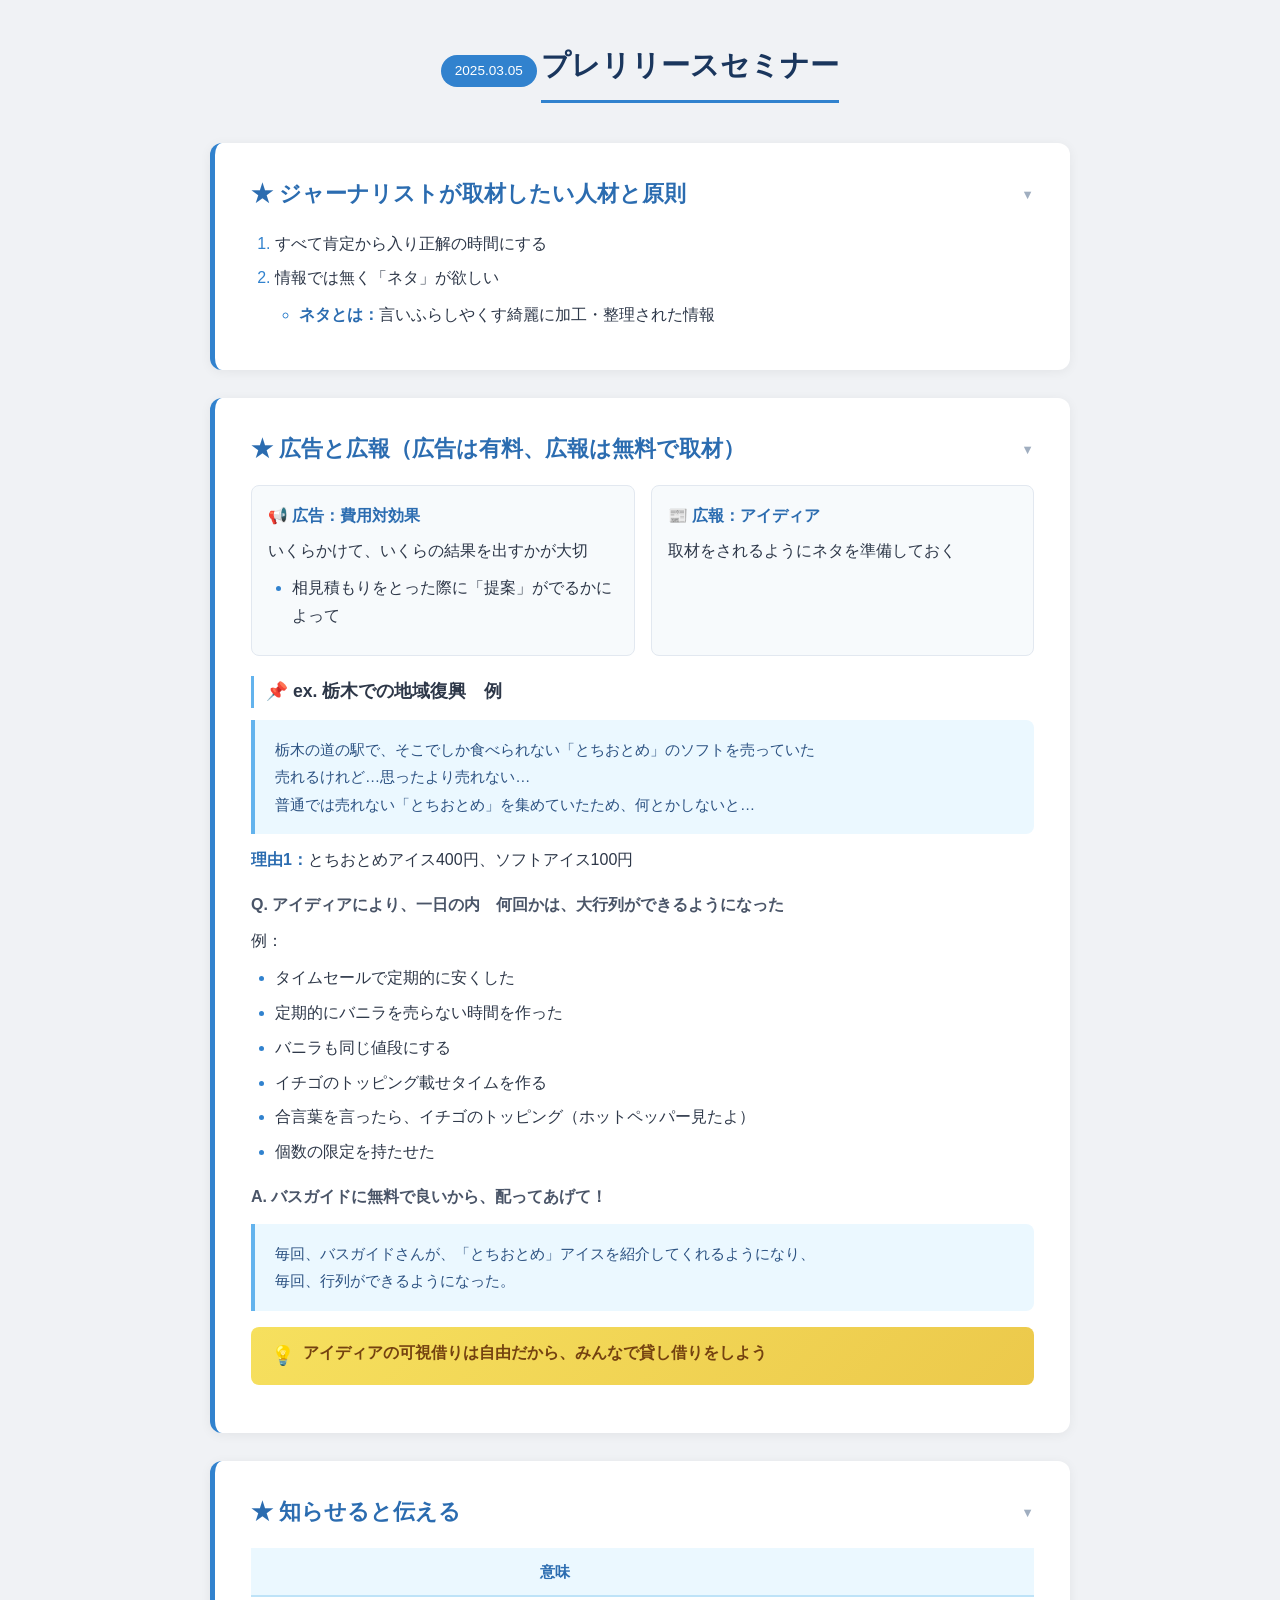
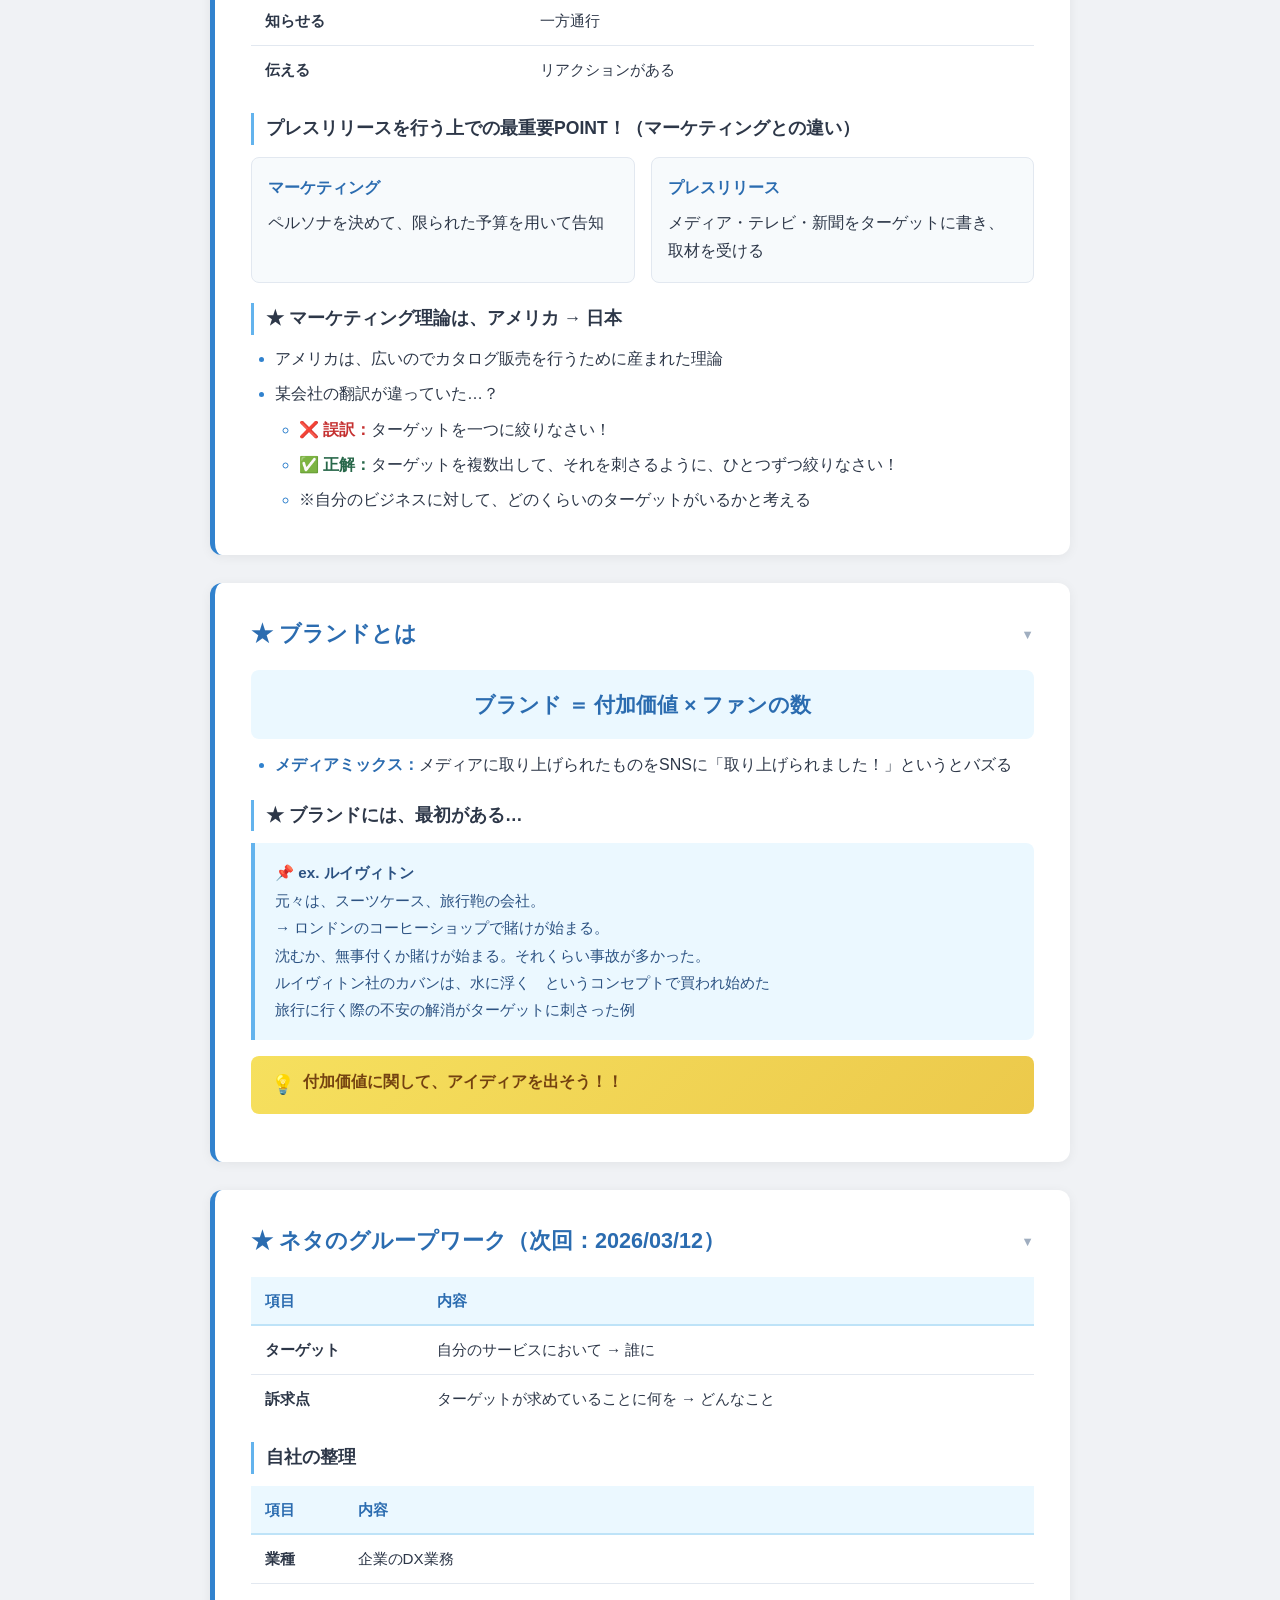
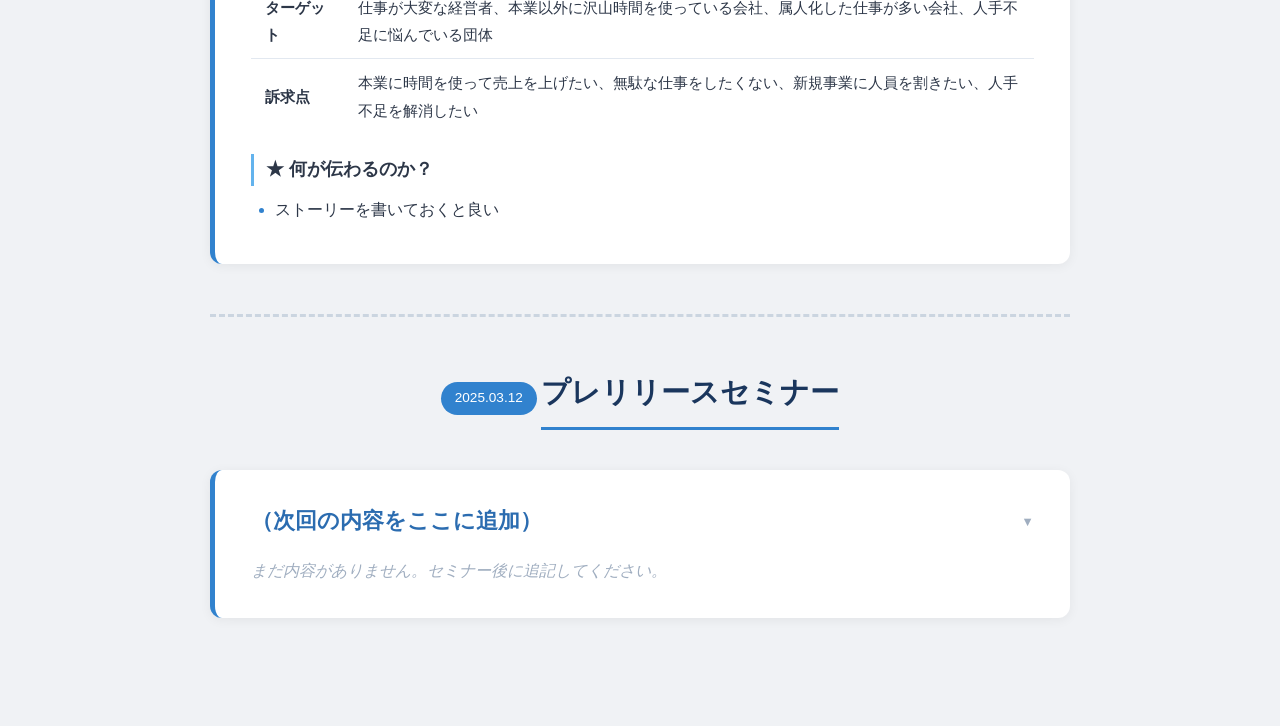
==== 講義.html @ fc9e3547 "Add files via upload" ====
<!DOCTYPE html>
<html lang="ja">
<head>
  <meta charset="UTF-8">
  <meta name="viewport" content="width=device-width, initial-scale=1.0">
  <title>プレリリースセミナー ノート</title>
  <style>
    /* ===== Base ===== */
    *, *::before, *::after { box-sizing: border-box; margin: 0; padding: 0; }

    body {
      font-family: "Hiragino Kaku Gothic ProN", "Meiryo", "Noto Sans JP", sans-serif;
      background: #f0f2f5;
      color: #2d3748;
      line-height: 1.8;
      padding: 40px 20px 80px;
    }

    /* ===== Layout ===== */
    .container {
      max-width: 860px;
      margin: 0 auto;
    }

    /* ===== Page Title ===== */
    .page-title {
      text-align: center;
      margin-bottom: 40px;
    }
    .page-title h1 {
      font-size: 1.8rem;
      color: #1a365d;
      border-bottom: 3px solid #3182ce;
      display: inline-block;
      padding-bottom: 8px;
    }
    .page-title .date-badge {
      display: inline-block;
      background: #3182ce;
      color: #fff;
      font-size: 0.85rem;
      padding: 4px 14px;
      border-radius: 20px;
      margin-bottom: 10px;
    }

    /* ===== Section Card ===== */
    .section {
      background: #fff;
      border-radius: 12px;
      box-shadow: 0 2px 12px rgba(0,0,0,0.06);
      padding: 32px 36px;
      margin-bottom: 28px;
      border-left: 5px solid #3182ce;
      transition: transform 0.2s, box-shadow 0.2s;
    }
    .section:hover {
      transform: translateY(-2px);
      box-shadow: 0 6px 20px rgba(0,0,0,0.1);
    }
    .section h2 {
      font-size: 1.35rem;
      color: #2b6cb0;
      margin-bottom: 16px;
      display: flex;
      align-items: center;
      gap: 8px;
      cursor: pointer;
      user-select: none;
    }
    .section h2 .toggle-icon {
      font-size: 0.8rem;
      transition: transform 0.3s;
      margin-left: auto;
      color: #a0aec0;
    }
    .section h2 .toggle-icon.collapsed {
      transform: rotate(-90deg);
    }
    .section h3 {
      font-size: 1.1rem;
      color: #2d3748;
      margin: 20px 0 10px;
      padding-left: 12px;
      border-left: 3px solid #63b3ed;
    }
    .section h4 {
      font-size: 1rem;
      color: #4a5568;
      margin: 16px 0 8px;
    }
    .section-body {
      overflow: hidden;
      transition: max-height 0.4s ease;
    }

    /* ===== Lists ===== */
    ol, ul {
      padding-left: 24px;
      margin: 8px 0;
    }
    li {
      margin-bottom: 6px;
    }
    li::marker {
      color: #3182ce;
    }

    /* ===== Blockquote ===== */
    blockquote {
      background: #ebf8ff;
      border-left: 4px solid #63b3ed;
      padding: 16px 20px;
      border-radius: 0 8px 8px 0;
      margin: 12px 0;
      font-size: 0.95rem;
      color: #2c5282;
    }

    /* ===== Table ===== */
    table {
      width: 100%;
      border-collapse: collapse;
      margin: 12px 0;
      font-size: 0.95rem;
    }
    th {
      background: #ebf8ff;
      color: #2b6cb0;
      text-align: left;
      padding: 10px 14px;
      border-bottom: 2px solid #bee3f8;
    }
    td {
      padding: 10px 14px;
      border-bottom: 1px solid #e2e8f0;
    }
    tr:last-child td {
      border-bottom: none;
    }

    /* ===== POINT badge ===== */
    .point {
      background: linear-gradient(135deg, #f6e05e, #ecc94b);
      color: #744210;
      padding: 12px 20px;
      border-radius: 8px;
      margin: 16px 0;
      font-weight: bold;
      display: flex;
      align-items: flex-start;
      gap: 8px;
    }
    .point::before {
      content: "💡";
      font-size: 1.2rem;
      flex-shrink: 0;
    }

    /* ===== Keyword ===== */
    .keyword {
      font-weight: bold;
      color: #2b6cb0;
    }

    /* ===== Comparison Row ===== */
    .compare {
      display: grid;
      grid-template-columns: 1fr 1fr;
      gap: 16px;
      margin: 12px 0;
    }
    .compare-item {
      background: #f7fafc;
      border-radius: 8px;
      padding: 16px;
      border: 1px solid #e2e8f0;
    }
    .compare-item .label {
      font-weight: bold;
      color: #2b6cb0;
      margin-bottom: 6px;
    }

    /* ===== Correct / Wrong ===== */
    .wrong {
      color: #c53030;
      font-weight: bold;
    }
    .correct {
      color: #276749;
      font-weight: bold;
    }

    /* ===== Formula ===== */
    .formula {
      text-align: center;
      font-size: 1.3rem;
      font-weight: bold;
      color: #2b6cb0;
      background: #ebf8ff;
      padding: 16px;
      border-radius: 8px;
      margin: 12px 0;
    }

    /* ===== Divider between seminars ===== */
    .seminar-divider {
      border: none;
      border-top: 3px dashed #cbd5e0;
      margin: 50px 0;
    }

    /* ===== Responsive ===== */
    @media (max-width: 600px) {
      body { padding: 20px 12px 60px; }
      .section { padding: 20px 18px; }
      .compare { grid-template-columns: 1fr; }
      .page-title h1 { font-size: 1.4rem; }
    }
  </style>
</head>
<body>
  <div class="container">

    <!-- ==================== Day 1 ==================== -->
    <div class="page-title">
      <span class="date-badge">2025.03.05</span>
      <h1>プレリリースセミナー</h1>
    </div>

    <!-- Section 1 -->
    <div class="section">
      <h2>
        <span>★ ジャーナリストが取材したい人材と原則</span>
        <span class="toggle-icon">▼</span>
      </h2>
      <div class="section-body">
        <ol>
          <li>すべて肯定から入り正解の時間にする</li>
          <li>情報では無く「ネタ」が欲しい
            <ul>
              <li><span class="keyword">ネタとは：</span>言いふらしやくす綺麗に加工・整理された情報</li>
            </ul>
          </li>
        </ol>
      </div>
    </div>

    <!-- Section 2 -->
    <div class="section">
      <h2>
        <span>★ 広告と広報（広告は有料、広報は無料で取材）</span>
        <span class="toggle-icon">▼</span>
      </h2>
      <div class="section-body">
        <div class="compare">
          <div class="compare-item">
            <div class="label">📢 広告：費用対効果</div>
            <p>いくらかけて、いくらの結果を出すかが大切</p>
            <ul><li>相見積もりをとった際に「提案」がでるかによって</li></ul>
          </div>
          <div class="compare-item">
            <div class="label">📰 広報：アイディア</div>
            <p>取材をされるようにネタを準備しておく</p>
          </div>
        </div>

        <h3>📌 ex. 栃木での地域復興　例</h3>
        <blockquote>
          栃木の道の駅で、そこでしか食べられない「とちおとめ」のソフトを売っていた<br>
          売れるけれど…思ったより売れない…<br>
          普通では売れない「とちおとめ」を集めていたため、何とかしないと…
        </blockquote>
        <p><span class="keyword">理由1：</span>とちおとめアイス400円、ソフトアイス100円</p>

        <h4>Q. アイディアにより、一日の内　何回かは、大行列ができるようになった</h4>
        <p>例：</p>
        <ul>
          <li>タイムセールで定期的に安くした</li>
          <li>定期的にバニラを売らない時間を作った</li>
          <li>バニラも同じ値段にする</li>
          <li>イチゴのトッピング載せタイムを作る</li>
          <li>合言葉を言ったら、イチゴのトッピング（ホットペッパー見たよ）</li>
          <li>個数の限定を持たせた</li>
        </ul>

        <h4>A. バスガイドに無料で良いから、配ってあげて！</h4>
        <blockquote>
          毎回、バスガイドさんが、「とちおとめ」アイスを紹介してくれるようになり、<br>
          毎回、行列ができるようになった。
        </blockquote>

        <div class="point">アイディアの可視借りは自由だから、みんなで貸し借りをしよう</div>
      </div>
    </div>

    <!-- Section 3 -->
    <div class="section">
      <h2>
        <span>★ 知らせると伝える</span>
        <span class="toggle-icon">▼</span>
      </h2>
      <div class="section-body">
        <table>
          <thead><tr><th></th><th>意味</th></tr></thead>
          <tbody>
            <tr><td><strong>知らせる</strong></td><td>一方通行</td></tr>
            <tr><td><strong>伝える</strong></td><td>リアクションがある</td></tr>
          </tbody>
        </table>

        <h3>プレスリリースを行う上での最重要POINT！（マーケティングとの違い）</h3>
        <div class="compare">
          <div class="compare-item">
            <div class="label">マーケティング</div>
            <p>ペルソナを決めて、限られた予算を用いて告知</p>
          </div>
          <div class="compare-item">
            <div class="label">プレスリリース</div>
            <p>メディア・テレビ・新聞をターゲットに書き、取材を受ける</p>
          </div>
        </div>

        <h3>★ マーケティング理論は、アメリカ → 日本</h3>
        <ul>
          <li>アメリカは、広いのでカタログ販売を行うために産まれた理論</li>
          <li>某会社の翻訳が違っていた…？
            <ul>
              <li><span class="wrong">❌ 誤訳：</span>ターゲットを一つに絞りなさい！</li>
              <li><span class="correct">✅ 正解：</span>ターゲットを複数出して、それを刺さるように、ひとつずつ絞りなさい！</li>
              <li>※自分のビジネスに対して、どのくらいのターゲットがいるかと考える</li>
            </ul>
          </li>
        </ul>
      </div>
    </div>

    <!-- Section 4 -->
    <div class="section">
      <h2>
        <span>★ ブランドとは</span>
        <span class="toggle-icon">▼</span>
      </h2>
      <div class="section-body">
        <div class="formula">ブランド ＝ 付加価値 × ファンの数</div>

        <ul>
          <li><span class="keyword">メディアミックス：</span>メディアに取り上げられたものをSNSに「取り上げられました！」というとバズる</li>
        </ul>

        <h3>★ ブランドには、最初がある…</h3>
        <blockquote>
          📌 <strong>ex. ルイヴィトン</strong><br>
          元々は、スーツケース、旅行鞄の会社。<br>
          → ロンドンのコーヒーショップで賭けが始まる。<br>
          沈むか、無事付くか賭けが始まる。それくらい事故が多かった。<br>
          ルイヴィトン社のカバンは、水に浮く　というコンセプトで買われ始めた<br>
          旅行に行く際の不安の解消がターゲットに刺さった例
        </blockquote>

        <div class="point">付加価値に関して、アイディアを出そう！！</div>
      </div>
    </div>

    <!-- Section 5 -->
    <div class="section">
      <h2>
        <span>★ ネタのグループワーク（次回：2026/03/12）</span>
        <span class="toggle-icon">▼</span>
      </h2>
      <div class="section-body">
        <table>
          <thead><tr><th>項目</th><th>内容</th></tr></thead>
          <tbody>
            <tr><td><strong>ターゲット</strong></td><td>自分のサービスにおいて → 誰に</td></tr>
            <tr><td><strong>訴求点</strong></td><td>ターゲットが求めていることに何を → どんなこと</td></tr>
          </tbody>
        </table>

        <h3>自社の整理</h3>
        <table>
          <thead><tr><th>項目</th><th>内容</th></tr></thead>
          <tbody>
            <tr><td><strong>業種</strong></td><td>企業のDX業務</td></tr>
            <tr><td><strong>ターゲット</strong></td><td>仕事が大変な経営者、本業以外に沢山時間を使っている会社、属人化した仕事が多い会社、人手不足に悩んでいる団体</td></tr>
            <tr><td><strong>訴求点</strong></td><td>本業に時間を使って売上を上げたい、無駄な仕事をしたくない、新規事業に人員を割きたい、人手不足を解消したい</td></tr>
          </tbody>
        </table>

        <h3>★ 何が伝わるのか？</h3>
        <ul>
          <li>ストーリーを書いておくと良い</li>
        </ul>
      </div>
    </div>

    <!-- ==================== Day 2 ==================== -->
    <hr class="seminar-divider">

    <div class="page-title">
      <span class="date-badge">2025.03.12</span>
      <h1>プレリリースセミナー</h1>
    </div>

    <!-- Placeholder for Day 2 content -->
    <div class="section">
      <h2>
        <span>（次回の内容をここに追加）</span>
        <span class="toggle-icon">▼</span>
      </h2>
      <div class="section-body">
        <p style="color:#a0aec0; font-style:italic;">まだ内容がありません。セミナー後に追記してください。</p>
      </div>
    </div>

  </div>

  <script>
    // Toggle section open / close
    document.querySelectorAll('.section h2').forEach(function (heading) {
      heading.addEventListener('click', function () {
        var body = this.nextElementSibling;
        var icon = this.querySelector('.toggle-icon');

        if (body.style.maxHeight && body.style.maxHeight !== '0px') {
          // Collapse
          body.style.maxHeight = '0px';
          body.style.overflow = 'hidden';
          icon.classList.add('collapsed');
        } else {
          // Expand
          body.style.maxHeight = body.scrollHeight + 'px';
          body.style.overflow = 'visible';
          icon.classList.remove('collapsed');
        }
      });

      // Initialize: all sections expanded
      var body = heading.nextElementSibling;
      if (body) {
        body.style.maxHeight = body.scrollHeight + 'px';
        body.style.overflow = 'visible';
      }
    });
  </script>
</body>
</html>
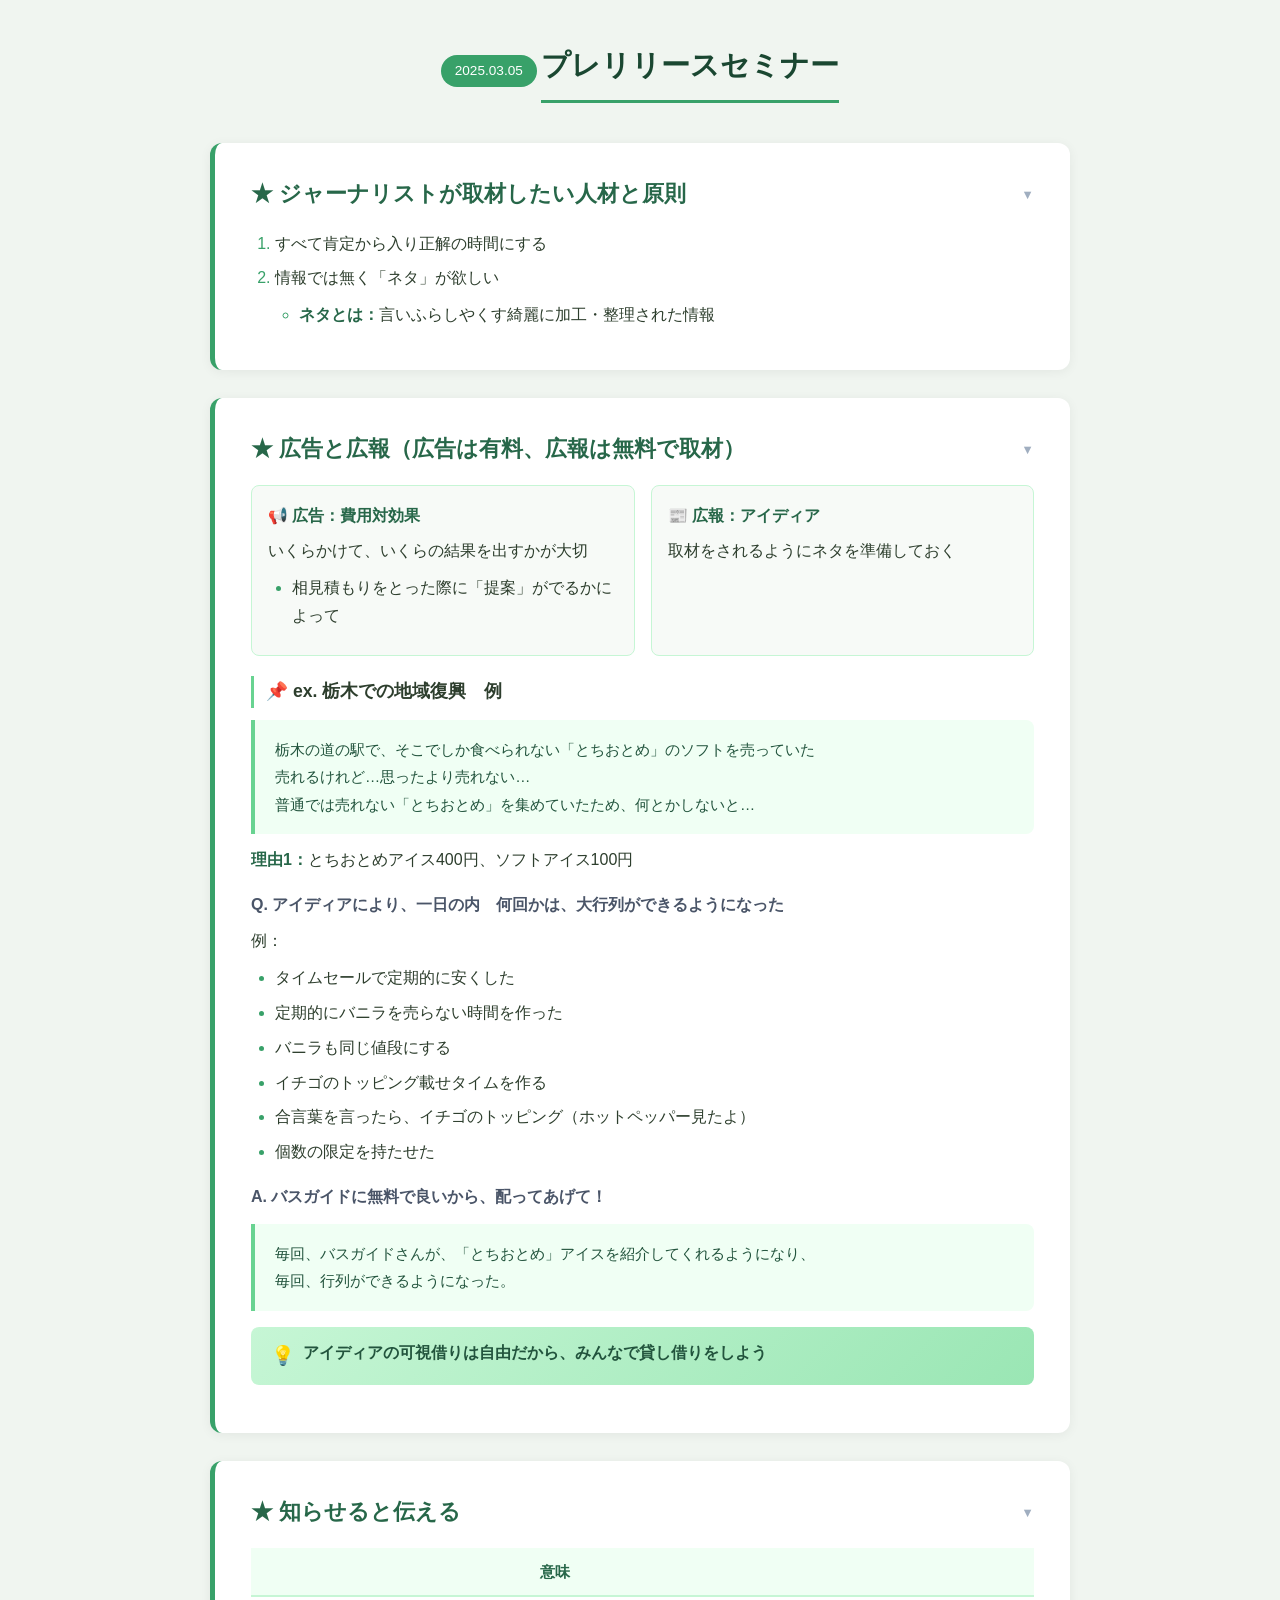
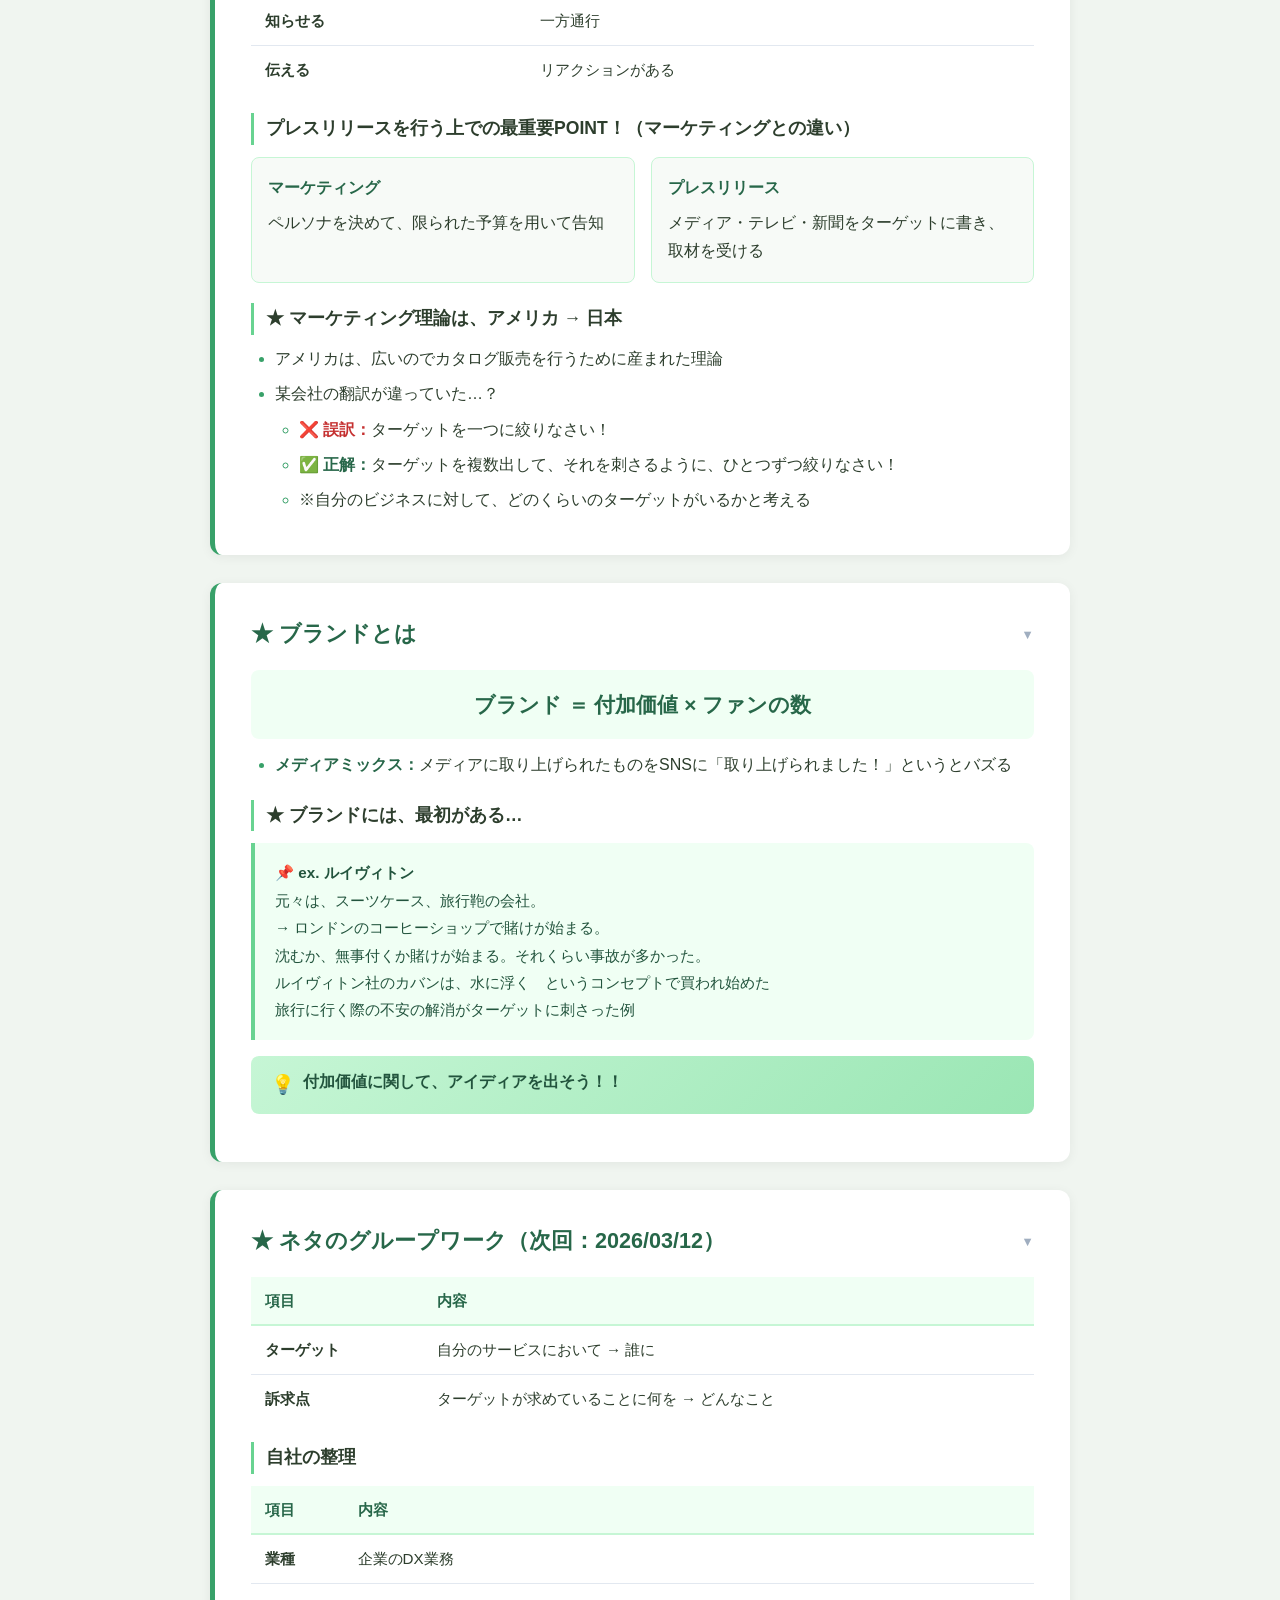
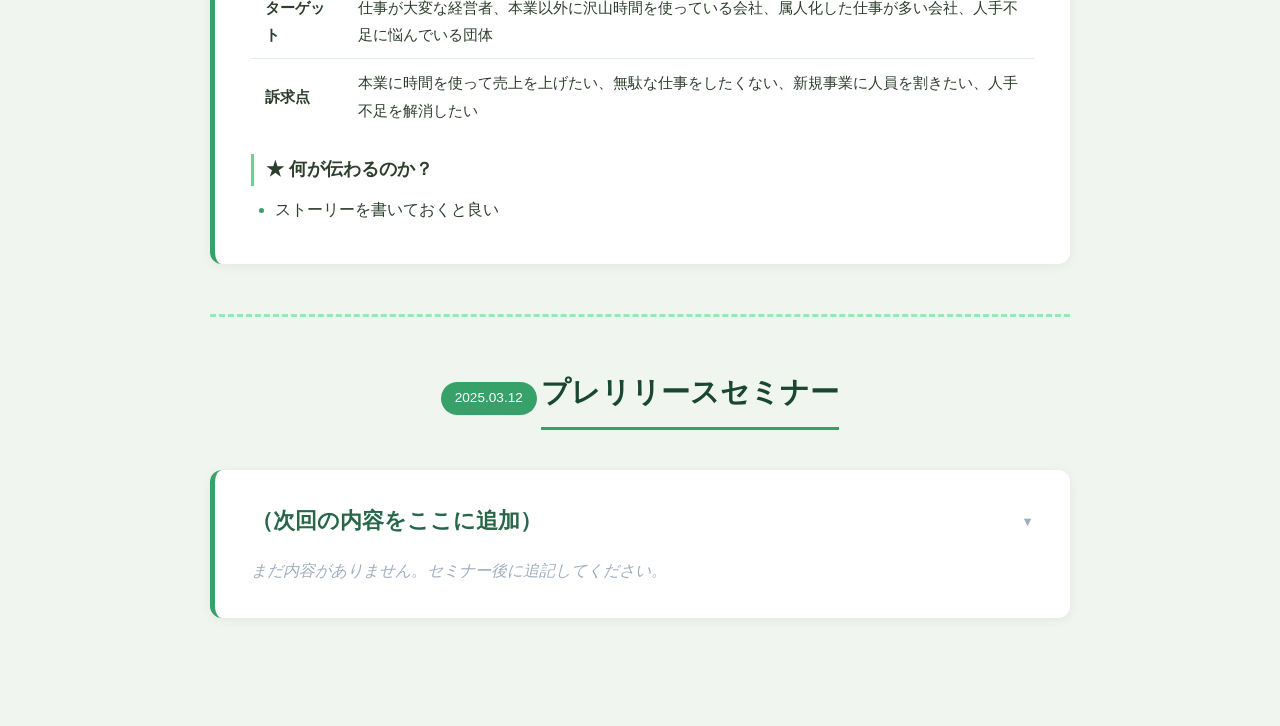
==== commit b01d7d4b: "Add files via upload" ====
--- a/講義.html
+++ b/講義.html
@@ -4,221 +4,7 @@
   <meta charset="UTF-8">
   <meta name="viewport" content="width=device-width, initial-scale=1.0">
   <title>プレリリースセミナー ノート</title>
-  <style>
-    /* ===== Base ===== */
-    *, *::before, *::after { box-sizing: border-box; margin: 0; padding: 0; }
-
-    body {
-      font-family: "Hiragino Kaku Gothic ProN", "Meiryo", "Noto Sans JP", sans-serif;
-      background: #f0f2f5;
-      color: #2d3748;
-      line-height: 1.8;
-      padding: 40px 20px 80px;
-    }
-
-    /* ===== Layout ===== */
-    .container {
-      max-width: 860px;
-      margin: 0 auto;
-    }
-
-    /* ===== Page Title ===== */
-    .page-title {
-      text-align: center;
-      margin-bottom: 40px;
-    }
-    .page-title h1 {
-      font-size: 1.8rem;
-      color: #1a365d;
-      border-bottom: 3px solid #3182ce;
-      display: inline-block;
-      padding-bottom: 8px;
-    }
-    .page-title .date-badge {
-      display: inline-block;
-      background: #3182ce;
-      color: #fff;
-      font-size: 0.85rem;
-      padding: 4px 14px;
-      border-radius: 20px;
-      margin-bottom: 10px;
-    }
-
-    /* ===== Section Card ===== */
-    .section {
-      background: #fff;
-      border-radius: 12px;
-      box-shadow: 0 2px 12px rgba(0,0,0,0.06);
-      padding: 32px 36px;
-      margin-bottom: 28px;
-      border-left: 5px solid #3182ce;
-      transition: transform 0.2s, box-shadow 0.2s;
-    }
-    .section:hover {
-      transform: translateY(-2px);
-      box-shadow: 0 6px 20px rgba(0,0,0,0.1);
-    }
-    .section h2 {
-      font-size: 1.35rem;
-      color: #2b6cb0;
-      margin-bottom: 16px;
-      display: flex;
-      align-items: center;
-      gap: 8px;
-      cursor: pointer;
-      user-select: none;
-    }
-    .section h2 .toggle-icon {
-      font-size: 0.8rem;
-      transition: transform 0.3s;
-      margin-left: auto;
-      color: #a0aec0;
-    }
-    .section h2 .toggle-icon.collapsed {
-      transform: rotate(-90deg);
-    }
-    .section h3 {
-      font-size: 1.1rem;
-      color: #2d3748;
-      margin: 20px 0 10px;
-      padding-left: 12px;
-      border-left: 3px solid #63b3ed;
-    }
-    .section h4 {
-      font-size: 1rem;
-      color: #4a5568;
-      margin: 16px 0 8px;
-    }
-    .section-body {
-      overflow: hidden;
-      transition: max-height 0.4s ease;
-    }
-
-    /* ===== Lists ===== */
-    ol, ul {
-      padding-left: 24px;
-      margin: 8px 0;
-    }
-    li {
-      margin-bottom: 6px;
-    }
-    li::marker {
-      color: #3182ce;
-    }
-
-    /* ===== Blockquote ===== */
-    blockquote {
-      background: #ebf8ff;
-      border-left: 4px solid #63b3ed;
-      padding: 16px 20px;
-      border-radius: 0 8px 8px 0;
-      margin: 12px 0;
-      font-size: 0.95rem;
-      color: #2c5282;
-    }
-
-    /* ===== Table ===== */
-    table {
-      width: 100%;
-      border-collapse: collapse;
-      margin: 12px 0;
-      font-size: 0.95rem;
-    }
-    th {
-      background: #ebf8ff;
-      color: #2b6cb0;
-      text-align: left;
-      padding: 10px 14px;
-      border-bottom: 2px solid #bee3f8;
-    }
-    td {
-      padding: 10px 14px;
-      border-bottom: 1px solid #e2e8f0;
-    }
-    tr:last-child td {
-      border-bottom: none;
-    }
-
-    /* ===== POINT badge ===== */
-    .point {
-      background: linear-gradient(135deg, #f6e05e, #ecc94b);
-      color: #744210;
-      padding: 12px 20px;
-      border-radius: 8px;
-      margin: 16px 0;
-      font-weight: bold;
-      display: flex;
-      align-items: flex-start;
-      gap: 8px;
-    }
-    .point::before {
-      content: "💡";
-      font-size: 1.2rem;
-      flex-shrink: 0;
-    }
-
-    /* ===== Keyword ===== */
-    .keyword {
-      font-weight: bold;
-      color: #2b6cb0;
-    }
-
-    /* ===== Comparison Row ===== */
-    .compare {
-      display: grid;
-      grid-template-columns: 1fr 1fr;
-      gap: 16px;
-      margin: 12px 0;
-    }
-    .compare-item {
-      background: #f7fafc;
-      border-radius: 8px;
-      padding: 16px;
-      border: 1px solid #e2e8f0;
-    }
-    .compare-item .label {
-      font-weight: bold;
-      color: #2b6cb0;
-      margin-bottom: 6px;
-    }
-
-    /* ===== Correct / Wrong ===== */
-    .wrong {
-      color: #c53030;
-      font-weight: bold;
-    }
-    .correct {
-      color: #276749;
-      font-weight: bold;
-    }
-
-    /* ===== Formula ===== */
-    .formula {
-      text-align: center;
-      font-size: 1.3rem;
-      font-weight: bold;
-      color: #2b6cb0;
-      background: #ebf8ff;
-      padding: 16px;
-      border-radius: 8px;
-      margin: 12px 0;
-    }
-
-    /* ===== Divider between seminars ===== */
-    .seminar-divider {
-      border: none;
-      border-top: 3px dashed #cbd5e0;
-      margin: 50px 0;
-    }
-
-    /* ===== Responsive ===== */
-    @media (max-width: 600px) {
-      body { padding: 20px 12px 60px; }
-      .section { padding: 20px 18px; }
-      .compare { grid-template-columns: 1fr; }
-      .page-title h1 { font-size: 1.4rem; }
-    }
-  </style>
+  <link rel="stylesheet" href="講義.css">
 </head>
 <body>
   <div class="container">
@@ -416,33 +202,6 @@
 
   </div>
 
-  <script>
-    // Toggle section open / close
-    document.querySelectorAll('.section h2').forEach(function (heading) {
-      heading.addEventListener('click', function () {
-        var body = this.nextElementSibling;
-        var icon = this.querySelector('.toggle-icon');
-
-        if (body.style.maxHeight && body.style.maxHeight !== '0px') {
-          // Collapse
-          body.style.maxHeight = '0px';
-          body.style.overflow = 'hidden';
-          icon.classList.add('collapsed');
-        } else {
-          // Expand
-          body.style.maxHeight = body.scrollHeight + 'px';
-          body.style.overflow = 'visible';
-          icon.classList.remove('collapsed');
-        }
-      });
-
-      // Initialize: all sections expanded
-      var body = heading.nextElementSibling;
-      if (body) {
-        body.style.maxHeight = body.scrollHeight + 'px';
-        body.style.overflow = 'visible';
-      }
-    });
-  </script>
+  <script src="講義.js"></script>
 </body>
 </html>
--- a/講義.css
+++ b/講義.css
@@ -0,0 +1,213 @@
+/* ===== Base ===== */
+*, *::before, *::after { box-sizing: border-box; margin: 0; padding: 0; }
+
+body {
+  font-family: "Hiragino Kaku Gothic ProN", "Meiryo", "Noto Sans JP", sans-serif;
+  background: #f0f5f0;
+  color: #2d3e2d;
+  line-height: 1.8;
+  padding: 40px 20px 80px;
+}
+
+/* ===== Layout ===== */
+.container {
+  max-width: 860px;
+  margin: 0 auto;
+}
+
+/* ===== Page Title ===== */
+.page-title {
+  text-align: center;
+  margin-bottom: 40px;
+}
+.page-title h1 {
+  font-size: 1.8rem;
+  color: #1a4731;
+  border-bottom: 3px solid #38a169;
+  display: inline-block;
+  padding-bottom: 8px;
+}
+.page-title .date-badge {
+  display: inline-block;
+  background: #38a169;
+  color: #fff;
+  font-size: 0.85rem;
+  padding: 4px 14px;
+  border-radius: 20px;
+  margin-bottom: 10px;
+}
+
+/* ===== Section Card ===== */
+.section {
+  background: #fff;
+  border-radius: 12px;
+  box-shadow: 0 2px 12px rgba(0,0,0,0.06);
+  padding: 32px 36px;
+  margin-bottom: 28px;
+  border-left: 5px solid #38a169;
+  transition: transform 0.2s, box-shadow 0.2s;
+}
+.section:hover {
+  transform: translateY(-2px);
+  box-shadow: 0 6px 20px rgba(0,0,0,0.1);
+}
+.section h2 {
+  font-size: 1.35rem;
+  color: #276749;
+  margin-bottom: 16px;
+  display: flex;
+  align-items: center;
+  gap: 8px;
+  cursor: pointer;
+  user-select: none;
+}
+.section h2 .toggle-icon {
+  font-size: 0.8rem;
+  transition: transform 0.3s;
+  margin-left: auto;
+  color: #a0aec0;
+}
+.section h2 .toggle-icon.collapsed {
+  transform: rotate(-90deg);
+}
+.section h3 {
+  font-size: 1.1rem;
+  color: #2d3e2d;
+  margin: 20px 0 10px;
+  padding-left: 12px;
+  border-left: 3px solid #68d391;
+}
+.section h4 {
+  font-size: 1rem;
+  color: #4a5568;
+  margin: 16px 0 8px;
+}
+.section-body {
+  overflow: hidden;
+  transition: max-height 0.4s ease;
+}
+
+/* ===== Lists ===== */
+ol, ul {
+  padding-left: 24px;
+  margin: 8px 0;
+}
+li {
+  margin-bottom: 6px;
+}
+li::marker {
+  color: #38a169;
+}
+
+/* ===== Blockquote ===== */
+blockquote {
+  background: #f0fff4;
+  border-left: 4px solid #68d391;
+  padding: 16px 20px;
+  border-radius: 0 8px 8px 0;
+  margin: 12px 0;
+  font-size: 0.95rem;
+  color: #22543d;
+}
+
+/* ===== Table ===== */
+table {
+  width: 100%;
+  border-collapse: collapse;
+  margin: 12px 0;
+  font-size: 0.95rem;
+}
+th {
+  background: #f0fff4;
+  color: #276749;
+  text-align: left;
+  padding: 10px 14px;
+  border-bottom: 2px solid #c6f6d5;
+}
+td {
+  padding: 10px 14px;
+  border-bottom: 1px solid #e2e8f0;
+}
+tr:last-child td {
+  border-bottom: none;
+}
+
+/* ===== POINT badge ===== */
+.point {
+  background: linear-gradient(135deg, #c6f6d5, #9ae6b4);
+  color: #22543d;
+  padding: 12px 20px;
+  border-radius: 8px;
+  margin: 16px 0;
+  font-weight: bold;
+  display: flex;
+  align-items: flex-start;
+  gap: 8px;
+}
+.point::before {
+  content: "💡";
+  font-size: 1.2rem;
+  flex-shrink: 0;
+}
+
+/* ===== Keyword ===== */
+.keyword {
+  font-weight: bold;
+  color: #276749;
+}
+
+/* ===== Comparison Row ===== */
+.compare {
+  display: grid;
+  grid-template-columns: 1fr 1fr;
+  gap: 16px;
+  margin: 12px 0;
+}
+.compare-item {
+  background: #f7faf7;
+  border-radius: 8px;
+  padding: 16px;
+  border: 1px solid #c6f6d5;
+}
+.compare-item .label {
+  font-weight: bold;
+  color: #276749;
+  margin-bottom: 6px;
+}
+
+/* ===== Correct / Wrong ===== */
+.wrong {
+  color: #c53030;
+  font-weight: bold;
+}
+.correct {
+  color: #276749;
+  font-weight: bold;
+}
+
+/* ===== Formula ===== */
+.formula {
+  text-align: center;
+  font-size: 1.3rem;
+  font-weight: bold;
+  color: #276749;
+  background: #f0fff4;
+  padding: 16px;
+  border-radius: 8px;
+  margin: 12px 0;
+}
+
+/* ===== Divider between seminars ===== */
+.seminar-divider {
+  border: none;
+  border-top: 3px dashed #9ae6b4;
+  margin: 50px 0;
+}
+
+/* ===== Responsive ===== */
+@media (max-width: 600px) {
+  body { padding: 20px 12px 60px; }
+  .section { padding: 20px 18px; }
+  .compare { grid-template-columns: 1fr; }
+  .page-title h1 { font-size: 1.4rem; }
+}
